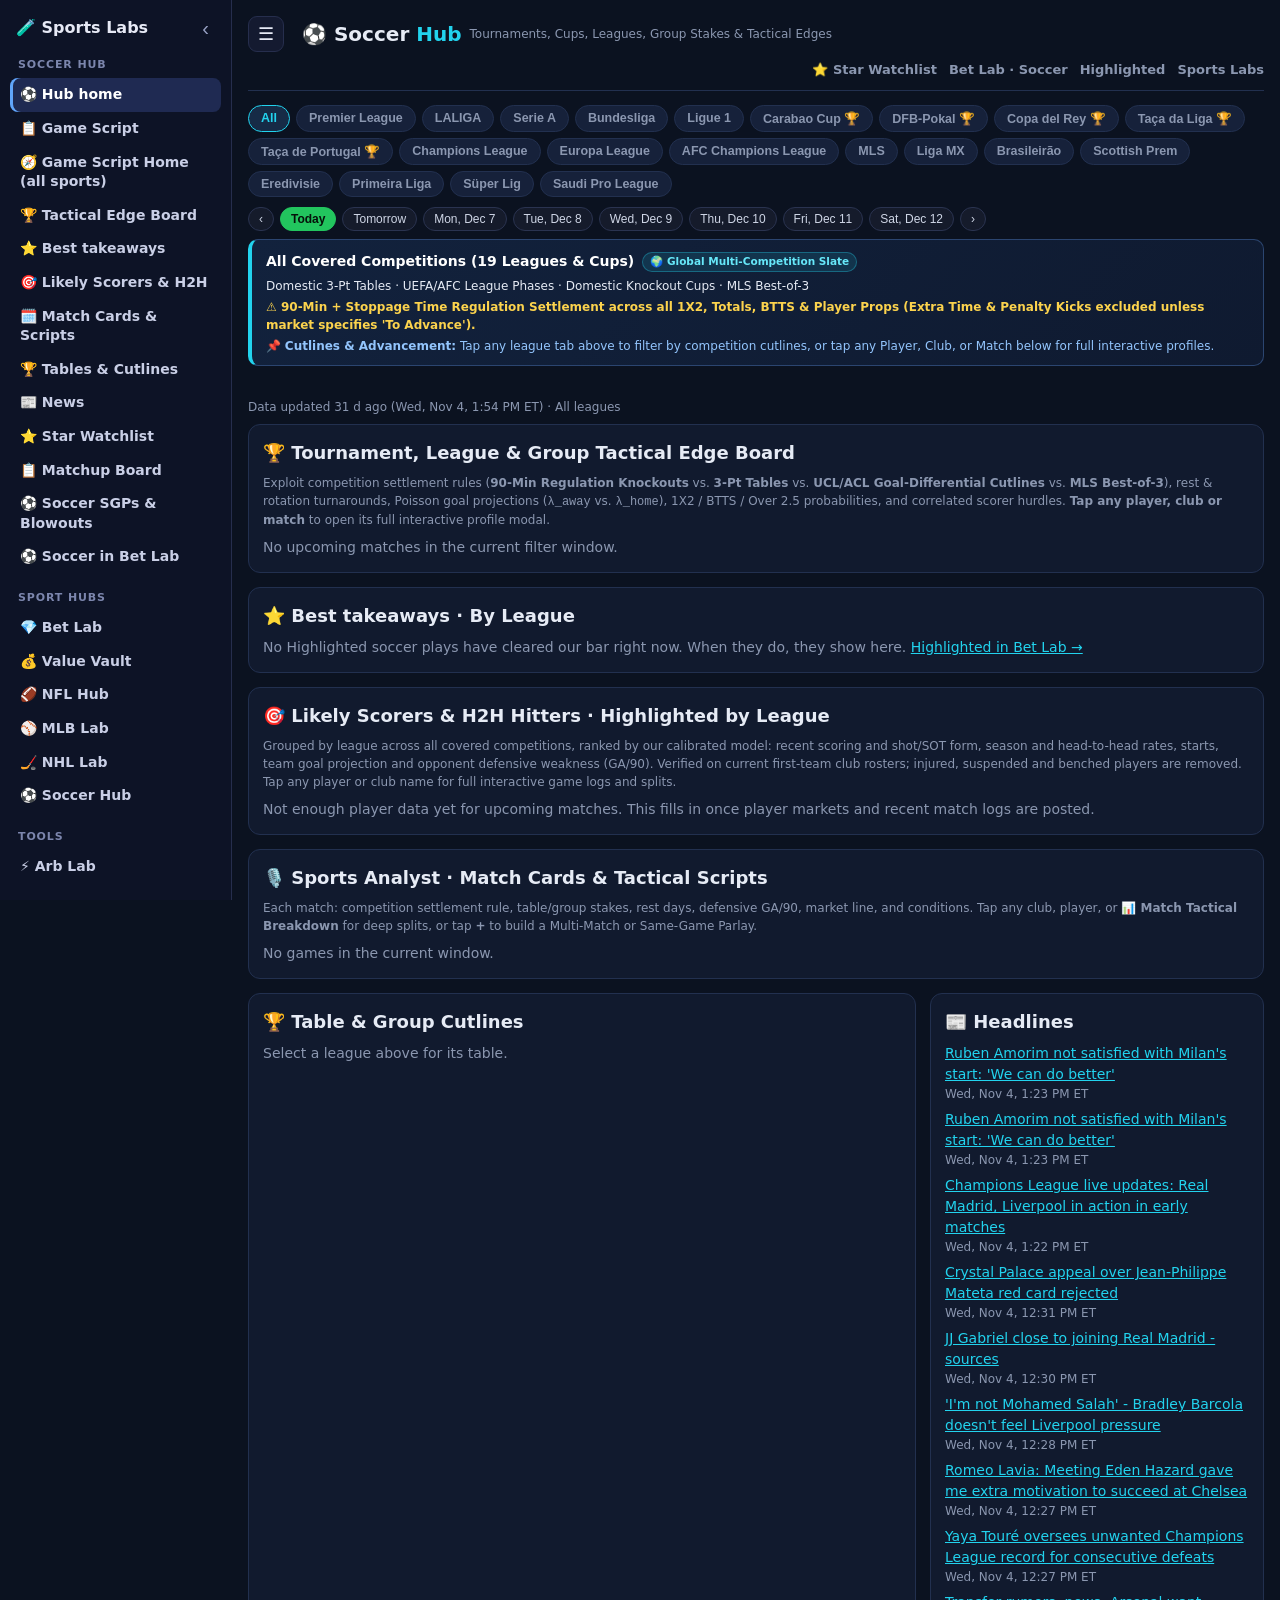
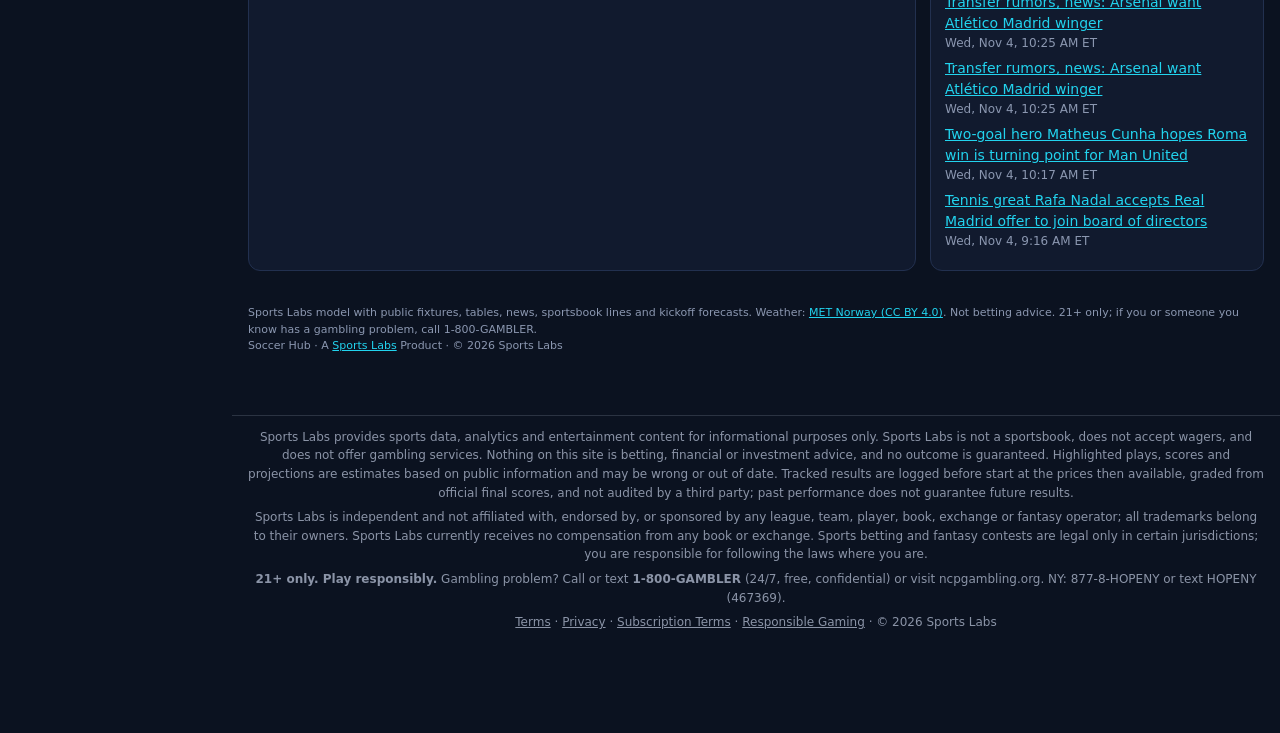
==== index.html @ efb95e35 "Soccer Hub: past-day tabs are a date-only look-back (Highlighted results + record, then games covere" ====
<!DOCTYPE html><html lang="en"><head><meta charset="utf-8"><script src="https://sportslabshq.com/sl/ds.js?v=1"></script><meta name="viewport" content="width=device-width,initial-scale=1"><meta name="robots" content="noindex"><meta name="theme-color" content="#0b1220">
<title>Soccer Hub · Sports Labs</title><link rel="stylesheet" href="style.css?v=lb1"><script src="https://sportslabshq.com/sl/sl.js?v=12" defer></script>
<script src="/sl-neutral.js?v=2" defer></script></head><body><div class="w">
<header><a class="logo" href="./">⚽ Soccer <b>Hub</b></a><span class="mut sm">Tournaments, Cups, Leagues, Group Stakes &amp; Tactical Edges</span><nav><a href="stars.html">⭐ Star Watchlist</a><a href="https://betlab.sportslabshq.com/#sport=soccer">Bet Lab · Soccer</a><a href="https://betlab.sportslabshq.com/sharp.html">Highlighted</a><a href="https://sportslabshq.com/">Sports Labs</a></nav></header>
<div id="lgs"></div><div id="days" class="days" aria-label="Choose day"></div><div id="recap"></div><div id="comp-banner"></div><div id="mrib" class="mrib" aria-label="Match filter"></div><div class="mut sm" id="upd" style="margin-bottom:8px"></div>
<div class="card"><h2>🏆 Tournament, League &amp; Group Tactical Edge Board</h2><div class="mut sm" style="margin-bottom:8px">Exploit competition settlement rules (<b>90-Min Regulation Knockouts</b> vs. <b>3-Pt Tables</b> vs. <b>UCL/ACL Goal-Differential Cutlines</b> vs. <b>MLS Best-of-3</b>), rest &amp; rotation turnarounds, Poisson goal projections (<code>λ_away</code> vs. <code>λ_home</code>), 1X2 / BTTS / Over 2.5 probabilities, and correlated scorer hurdles. <b>Tap any player, club or match</b> to open its full interactive profile modal.</div><div id="tac-board"></div></div>
<div class="card"><h2>⭐ Best takeaways · By League</h2><div id="take"></div></div>
<div class="card"><h2>🎯 Likely Scorers &amp; H2H Hitters · Highlighted by League</h2><div class="mut sm" style="margin-bottom:8px">Grouped by league across all covered competitions, ranked by our calibrated model: recent scoring and shot/SOT form, season and head-to-head rates, starts, team goal projection and opponent defensive weakness (GA/90). Verified on current first-team club rosters; injured, suspended and benched players are removed. Tap any player or club name for full interactive game logs and splits.</div><div id="scor"></div></div>
<div class="card"><h2>🎙️ Sports Analyst · Match Cards &amp; Tactical Scripts</h2><div class="mut sm" style="margin-bottom:8px">Each match: competition settlement rule, table/group stakes, rest days, defensive GA/90, market line, and conditions. Tap any club, player, or <b>📊 Match Tactical Breakdown</b> for deep splits, or tap <b>+</b> to build a Multi-Match or Same-Game Parlay.</div><div class="grid" id="games"></div></div>
<div class="two"><div class="card"><h2>🏆 Table &amp; Group Cutlines</h2><div id="stand"></div></div><div class="card"><h2>📰 Headlines</h2><div id="news"></div></div></div>
<div id="soc-tray" role="region" aria-label="Soccer Parlay and SGP Tray"></div>
<div id="sl-modal-root" class="sl-modal-bg" role="dialog" aria-modal="true" aria-label="Soccer Profile Modal"></div>
<footer>Sports Labs model with public fixtures, tables, news, sportsbook lines and kickoff forecasts. Weather: <a href="https://www.met.no/en" rel="noopener" target="_blank">MET Norway (CC BY 4.0)</a>. Not betting advice. 21+ only; if you or someone you know has a gambling problem, call 1-800-GAMBLER.<br>Soccer Hub · A <a href="https://sportslabshq.com/">Sports Labs</a> Product · © 2026 Sports Labs</footer></div>
<script>
window.HUB={short:"soccer",recSport:["soccer"],leagues:[
 ["eng.1","Premier League"],["esp.1","LALIGA"],["ita.1","Serie A"],["ger.1","Bundesliga"],["fra.1","Ligue 1"],
 ["eng.league_cup","Carabao Cup 🏆"],["ger.dfb_pokal","DFB-Pokal 🏆"],["esp.copa_del_rey","Copa del Rey 🏆"],["por.taca_liga","Taça da Liga 🏆"],["por.taca.portugal","Taça de Portugal 🏆"],
 ["uefa.champions","Champions League"],["uefa.europa","Europa League"],["afc.champions","AFC Champions League"],
 ["usa.1","MLS"],["mex.1","Liga MX"],["bra.1","Brasileirão"],["sco.1","Scottish Prem"],["ned.1","Eredivisie"],
 ["por.1","Primeira Liga"],["tur.1","Süper Lig"],["ksa.1","Saudi Pro League"]
],
cols:[["rank","#"],["gamesPlayed","GP"],["wins","W"],["ties","D"],["losses","L"],["pointDifferential","GD"],["points","Pts"]],
loadExtra:async()=>{const g=await j(BL+"data/games_soccer.json",[]);const m={};(g||[]).forEach(x=>m[x.id]=x);return {m}},
extra:(g,X)=>{const o=[],x=(X.m||{})[g.id],pos={};(D.standings||[]).forEach(r=>pos[r.team]=r.st.rank);
 const f=t=>t.form?` form ${esc(t.form)}`:"";
 if(pos[g.home.abbr]&&pos[g.away.abbr])o.push(`Table: ${g.home.abbr} ${pos[g.home.abbr]}${["","st","nd","rd"][pos[g.home.abbr]]||"th"} vs ${g.away.abbr} ${pos[g.away.abbr]}${["","st","nd","rd"][pos[g.away.abbr]]||"th"}.`);
 if(g.home.form||g.away.form)o.push(`Recent results (latest last):${f(g.home)?" "+g.home.abbr+f(g.home):""}${f(g.away)?"; "+g.away.abbr+f(g.away):""}.`);
 if(x&&x.ctx){const fl=(x.ctx.flags||[]);if(fl.length)o.push(`<b>Conditions:</b> ${fl.map(esc).join("; ")}.`);if(x.ctx.travel_km)o.push(`Away travel about ${Math.round(x.ctx.travel_km).toLocaleString()} km.`)}
 return o},
renderExtra:()=>{}};
</script><script src="https://betlab.sportslabshq.com/liveres.js?v=5"></script><script src="app.js?v=5"></script><script src="https://sportslabshq.com/sl/sl-sports.js?v=2"></script><script src="navcfg.js"></script><script src="side.js"></script></body></html>
---- style.css ----
:root{--bg:#0b1220;--panel:#111a2e;--panel2:#16213a;--line:#22304f;--txt:#e6ebf5;--mut:#8b97b0;--acc:#22d3ee;--acc2:#a3e635;--bad:#ff5d6c}
*{box-sizing:border-box}body{margin:0;background:var(--bg);color:var(--txt);font:14px/1.5 system-ui,-apple-system,Segoe UI,Roboto,sans-serif;padding-bottom:78px}a{color:var(--acc)}
.w{max-width:1180px;margin:0 auto;padding:16px}header{display:flex;gap:14px;align-items:center;flex-wrap:wrap;border-bottom:1px solid var(--line);padding-bottom:10px;margin-bottom:14px}
.logo{font-weight:800;font-size:20px;color:var(--txt);text-decoration:none}.logo b{color:var(--acc)}header nav{display:flex;gap:12px;flex-wrap:wrap;margin-left:auto}header nav a{color:var(--mut);font-weight:700;font-size:13px;text-decoration:none}header nav a:hover{color:var(--txt)}
.card{background:var(--panel);border:1px solid var(--line);border-radius:12px;padding:14px;margin-bottom:14px}h2{margin:0 0 8px;font-size:18px}h3{font-size:13px;color:var(--mut);margin:12px 0 4px}
.mut{color:var(--mut)}.sm{font-size:12px}#lgs{display:flex;gap:6px;flex-wrap:wrap;margin-bottom:10px}#lgs button{background:var(--panel2);border:1px solid var(--line);color:var(--mut);border-radius:999px;padding:5px 12px;font-weight:700;cursor:pointer;font-size:12.5px}#lgs button.on{border-color:var(--acc);color:var(--acc);background:#162b46}
.mrib{display:flex;gap:6px;overflow-x:auto;padding:4px 0 10px;margin-bottom:6px;scrollbar-width:thin}.mrib button{flex:0 0 auto;background:var(--panel2);border:1px solid var(--line);color:var(--mut);border-radius:999px;padding:4px 11px;font-size:12px;font-weight:700;cursor:pointer;white-space:nowrap}.mrib button.on{border-color:var(--acc);color:var(--txt);background:#162b46}
.grid{display:grid;grid-template-columns:repeat(auto-fill,minmax(335px,1fr));gap:10px}.g{background:var(--panel2);border:1px solid var(--line);border-radius:10px;padding:11px;transition:border-color .15s}.g:hover{border-color:#345082}.gh{display:flex;gap:8px;align-items:center;font-weight:800}.tm{display:inline-flex;gap:5px;align-items:center}.tm img,.lg{width:22px;height:22px;vertical-align:middle;margin-right:4px}
.st{margin-left:auto;font-size:11px;color:var(--mut)}.st.in{color:var(--bad)}.sl{margin:6px 0 0 16px;padding:0;font-size:12.5px}.sl li{margin:2px 0}
table{width:100%;border-collapse:collapse;font-size:12.5px}th,td{padding:5px 6px;border-bottom:1px solid var(--line);text-align:left}th{color:var(--mut);font-size:11px}.wrap{overflow-x:auto}
.pill{font-size:10px;font-weight:800;padding:2px 7px;border-radius:999px;background:#a3e63522;color:var(--acc2)}.tk{margin:4px 0}.nw{margin:6px 0}.two{display:grid;grid-template-columns:2fr 1fr;gap:14px}@media(max-width:850px){.two{grid-template-columns:1fr}}
.sbadge{display:inline-flex;align-items:center;gap:3px;font-size:10.5px;font-weight:700;padding:1.5px 7px;border-radius:999px;border:1px solid var(--line);background:#182644;color:#d6e2ff;margin:2px 3px 2px 0;white-space:nowrap}
.sbadge.pk{background:#22d3ee1f;border-color:#22d3ee55;color:#67e8f9}
.sbadge.sp{background:#f59e0b1f;border-color:#f59e0b55;color:#fcd34d}
.sbadge.sv{background:#ff5d6c1f;border-color:#ff5d6c55;color:#fda4af}
.sbadge.ht{background:#a3e6351f;border-color:#a3e63555;color:#bef264}
.sbadge.cal{background:#8b97b01f;border-color:#8b97b044;color:#cbd5e1}
.sc-row{display:flex;align-items:flex-start;justify-content:space-between;gap:8px;padding:6px 8px;margin:5px 0 0 6px;background:var(--panel2);border:1px solid var(--line);border-radius:8px}
.slip-btn{background:#162947;border:1px solid var(--line);color:var(--acc);border-radius:7px;padding:3px 8px;font-size:11px;font-weight:800;cursor:pointer;white-space:nowrap;flex:0 0 auto}
.slip-btn.on{background:var(--acc);color:#061320;border-color:var(--acc)}
.gm-legs{display:flex;gap:5px;flex-wrap:wrap;margin-top:7px;padding-top:6px;border-top:1px dashed var(--line)}
#soc-tray{position:fixed;left:50%;bottom:10px;transform:translateX(-50%);width:min(1120px,calc(100vw - 20px));background:#0e172bf5;border:1px solid var(--acc);border-radius:12px;padding:10px 14px;z-index:90;box-shadow:0 10px 28px #000b;display:none}
#soc-tray.open{display:block}
#soc-tray .tr-hd{display:flex;align-items:center;justify-content:space-between;gap:8px;flex-wrap:wrap}
#soc-tray .tr-legs{display:flex;gap:6px;overflow-x:auto;padding:6px 0}
#soc-tray .tr-chip{display:inline-flex;align-items:center;gap:6px;background:var(--panel2);border:1px solid var(--line);border-radius:8px;padding:4px 8px;font-size:12px;white-space:nowrap}
#soc-tray .tr-chip button{background:none;border:0;color:var(--mut);cursor:pointer;font-weight:800;padding:0 2px}
#soc-tray .tr-act button{background:var(--panel2);border:1px solid var(--line);color:var(--txt);border-radius:8px;padding:5px 10px;font-size:11.5px;font-weight:700;cursor:pointer}
#soc-tray .tr-act button.pri{background:var(--acc);color:#061320;border-color:var(--acc)}
footer{font-size:11px;color:var(--mut);margin:20px 0}
.sc-viz-bar{display:flex;align-items:center;gap:10px;margin:5px 0 3px;flex-wrap:wrap}
.sc-viz-track{position:relative;flex:1 1 180px;max-width:280px;height:8px;background:#0b1324;border:1px solid #263859;border-radius:999px;overflow:visible}
.sc-viz-fill{height:100%;border-radius:999px;background:linear-gradient(90deg,#10b981,#a3e635)}
.sc-viz-tick{position:absolute;top:-3px;bottom:-3px;width:2.5px;background:#22d3ee;border-radius:2px;box-shadow:0 0 6px #22d3ee}
.sc-viz-meta{display:inline-flex;align-items:center;gap:8px;font-size:11px;color:var(--mut)}
.sc-viz-meta .our b{color:var(--acc2)}.sc-viz-meta .mkt b{color:var(--acc)}
.sc-viz-meta .edg{color:#4ade80;font-weight:800;background:#10b9811f;border:1px solid #10b98155;padding:0.5px 6px;border-radius:999px;font-size:10.5px}
.gm-xg-viz{margin:7px 0 5px;padding:6px 8px;background:#0d1628;border:1px solid var(--line);border-radius:8px}
.gm-xg-viz .xg-hd{display:flex;align-items:center;justify-content:space-between;gap:6px;font-size:11px;margin-bottom:4px}
.gm-xg-viz .xg-a{color:#38bdf8}.gm-xg-viz .xg-h{color:#a3e635}.gm-xg-viz .xg-mid{color:var(--mut);font-size:10.5px;font-weight:700}
.gm-xg-viz .xg-hd i{font-style:normal;color:var(--mut)}
.gm-xg-viz .xg-track{display:flex;height:7px;border-radius:999px;overflow:hidden;background:#09101f;gap:2px}
.gm-xg-viz .xg-fill-a{background:linear-gradient(90deg,#0284c7,#38bdf8);border-radius:999px 0 0 999px}
.gm-xg-viz .xg-fill-h{background:linear-gradient(90deg,#65a30d,#a3e635);border-radius:0 999px 999px 0}

/* Clickable Player, Team & Match Links */
.pl-lk,.tm-lk,.mt-lk{cursor:pointer;transition:color .14s,text-decoration-color .14s;border-bottom:1px dotted rgba(34,211,238,0.45)}
.pl-lk:hover{color:var(--acc);border-bottom-color:var(--acc)}
.tm-lk:hover{color:var(--acc2);border-bottom-color:var(--acc2)}
.mt-lk:hover{color:var(--acc)}

/* Competition Format & Settlement Rules Banner */
.comp-banner{display:flex;flex-wrap:wrap;align-items:center;justify-content:space-between;gap:10px;padding:10px 14px;margin-bottom:12px;background:linear-gradient(135deg,#12223d,#0f1a30);border:1px solid #2b4570;border-left:4px solid var(--acc);border-radius:10px;font-size:12.5px}
.comp-banner .cb-main{display:flex;flex-direction:column;gap:3px}
.comp-banner .cb-title{font-weight:800;font-size:14px;color:#fff;display:flex;align-items:center;gap:8px;flex-wrap:wrap}
.comp-banner .cb-settle{color:#fcd34d;font-weight:700;font-size:12px}
.comp-banner .cb-cut{color:#93c5fd;font-size:12px}

/* Tournament, League & Group Tactical Edge Board */
.tac-flt-bar{display:flex;gap:6px;flex-wrap:wrap;margin-bottom:10px;align-items:center}
.tac-flt-bar button{background:var(--panel2);border:1px solid var(--line);color:var(--mut);border-radius:999px;padding:5px 11px;font-size:12px;font-weight:700;cursor:pointer;transition:all .14s}
.tac-flt-bar button.on{background:#162b46;border-color:var(--acc);color:var(--acc)}
.tac-tbl th{font-size:10.5px;text-transform:uppercase;letter-spacing:.03em;color:var(--mut);padding:7px 6px;background:#0e1729}
.tac-tbl td{padding:7px 6px;vertical-align:middle;font-size:12px}
.tac-tbl tr:hover td{background:#15233e66}
.p1x2{display:inline-flex;gap:4px;font-size:11px;font-weight:700}
.p1x2 span{padding:1.5px 5px;border-radius:5px;background:#0c1424;border:1px solid var(--line)}
.p1x2 .hi{border-color:#22d3ee66;color:#67e8f9;background:#22d3ee14}

/* Interactive Profile Modals (Player, Team, Match) */
.sl-modal-bg{position:fixed;inset:0;background:rgba(5,10,20,0.82);backdrop-filter:blur(4px);z-index:200;display:none;align-items:center;justify-content:center;padding:14px;overflow-y:auto}
.sl-modal-bg.open{display:flex}
.sl-modal{background:#0f182b;border:1px solid #2e436e;border-radius:14px;width:min(940px,100%);max-height:90vh;overflow-y:auto;box-shadow:0 20px 50px rgba(0,0,0,0.85);padding:18px;position:relative;color:var(--txt)}
.sl-modal-close{position:sticky;top:0;float:right;background:#182744;border:1px solid var(--line);color:var(--txt);width:32px;height:32px;border-radius:8px;font-size:18px;font-weight:800;cursor:pointer;z-index:5}
.sl-modal-close:hover{border-color:var(--acc);color:var(--acc)}
.sl-m-hdr{display:flex;gap:14px;align-items:center;flex-wrap:wrap;padding-bottom:12px;border-bottom:1px solid var(--line);margin-bottom:12px}
.sl-m-hdr img.crest{width:52px;height:52px;object-fit:contain;background:#0b1220;border:1px solid var(--line);border-radius:12px;padding:5px}
.sl-m-title{font-size:20px;font-weight:800;margin:0;display:flex;align-items:center;gap:8px;flex-wrap:wrap}
.sl-m-sub{font-size:12.5px;color:var(--mut);margin-top:2px;display:flex;gap:8px;flex-wrap:wrap;align-items:center}
.sl-kpi-grid{display:grid;grid-template-columns:repeat(auto-fit,minmax(112px,1fr));gap:8px;margin:10px 0 14px}
.sl-kpi{background:var(--panel2);border:1px solid var(--line);border-radius:9px;padding:8px 10px}
.sl-kpi .k{font-size:10.5px;color:var(--mut);text-transform:uppercase;font-weight:700}
.sl-kpi .v{font-size:16px;font-weight:800;color:var(--txt);margin-top:2px}
.sl-kpi .s{font-size:11px;color:var(--mut)}
.sl-toggles{display:flex;justify-content:space-between;align-items:center;gap:8px;flex-wrap:wrap;margin:10px 0}
.sl-btn-grp{display:inline-flex;gap:4px;flex-wrap:wrap;background:#0a101d;padding:4px;border-radius:9px;border:1px solid var(--line)}
.sl-btn-grp button{background:transparent;border:0;color:var(--mut);padding:5px 10px;border-radius:6px;font-size:12px;font-weight:700;cursor:pointer}
.sl-btn-grp button.on{background:#1b3158;color:var(--acc);box-shadow:0 1px 4px rgba(0,0,0,0.4)}

/* Game-by-Game Bar Chart with Uncrunched Labels */
.sl-chart-wrap{background:#0b1323;border:1px solid var(--line);border-radius:10px;padding:12px 10px 8px;margin-bottom:14px;overflow-x:auto}
.sl-chart-meta{display:flex;justify-content:space-between;align-items:center;gap:8px;flex-wrap:wrap;font-size:12px;margin-bottom:10px}
.sl-bars{display:flex;align-items:flex-end;gap:8px;min-height:165px;padding:18px 4px 4px;border-bottom:1px solid #223252;position:relative;min-width:max-content}
.sl-bar-col{display:flex;flex-direction:column;align-items:center;width:48px;flex:0 0 48px;position:relative}
.sl-bar-val{font-size:11px;font-weight:800;margin-bottom:4px;color:var(--txt)}
.sl-bar-track{width:28px;height:108px;display:flex;align-items:flex-end;justify-content:center;position:relative;background:#111c33;border-radius:5px 5px 0 0;overflow:hidden}
.sl-bar-fill{width:100%;border-radius:5px 5px 0 0;transition:height .2s}
.sl-bar-fill.hit{background:linear-gradient(180deg,#a3e635,#10b981)}
.sl-bar-fill.miss{background:linear-gradient(180deg,#fb7185,#e11d48);opacity:0.85}
.sl-bar-lbl{margin-top:5px;text-align:center;line-height:1.15;width:100%}
.sl-bar-lbl .opp{font-size:10.5px;font-weight:800;color:var(--txt); display:block;white-space:nowrap;overflow:hidden;text-overflow:ellipsis}
.sl-bar-lbl .dt{font-size:9.5px;color:var(--mut);display:block;white-space:nowrap}
.sl-bar-fill.draw{background:linear-gradient(180deg,#fcd34d,#d97706);opacity:0.9}
.sl-bar-res{font-size:9.5px;font-weight:800;padding:1px 4px;border-radius:4px;margin-bottom:2px}
.sl-bar-res.W{background:#10b98126;color:#4ade80;border:1px solid #10b98155}
.sl-bar-res.D{background:#f59e0b26;color:#fcd34d;border:1px solid #f59e0b55}
.sl-bar-res.L{background:#ff5d6c26;color:#fda4af;border:1px solid #ff5d6c55}

/* Form Pills & Cutline Badges */
.form-pills{display:inline-flex;gap:3px;align-items:center}
.f-pill{display:inline-flex;align-items:center;justify-content:center;width:18px;height:18px;border-radius:4px;font-size:10px;font-weight:800}
.f-pill.W{background:#10b98128;color:#4ade80;border:1px solid #10b98155}
.f-pill.D{background:#f59e0b28;color:#fcd34d;border:1px solid #f59e0b55}
.f-pill.L{background:#ff5d6c28;color:#fda4af;border:1px solid #ff5d6c55}
.cut-pill{display:inline-flex;align-items:center;gap:4px;font-size:10px;font-weight:800;padding:1.5px 6px;border-radius:999px;white-space:nowrap}
.cut-pill.ucl{background:#22d3ee1f;color:#67e8f9;border:1px solid #22d3ee55}
.cut-pill.eur{background:#a3e6351f;color:#bef264;border:1px solid #a3e63555}
.cut-pill.po{background:#f59e0b1f;color:#fcd34d;border:1px solid #f59e0b55}
.cut-pill.rel{background:#ff5d6c1f;color:#fda4af;border:1px solid #ff5d6c55}
.cut-pill.ko{background:#c084fc1f;color:#e9d5ff;border:1px solid #c084fc55}

/* The Game Script Box on Match Cards & Modals */
.game-script-box{margin:8px 0 6px;padding:8px 10px;background:linear-gradient(135deg,#0d182c,#111f38);border:1px solid #28406b;border-left:3px solid var(--acc2);border-radius:8px;font-size:12px}
.game-script-box .gs-hd{display:flex;align-items:center;justify-content:space-between;gap:6px;font-weight:800;color:var(--acc2);font-size:11.5px;text-transform:uppercase;letter-spacing:.03em;margin-bottom:4px}
.game-script-box .gs-grid{display:grid;grid-template-columns:1fr;gap:3px;color:var(--txt);font-size:12px;line-height:1.4}
.game-script-box .gs-row b{color:#93c5fd}

/* Modal Sections, Hit-Rate Windows & Book Prices */
.sl-sec-title{font-size:13px;font-weight:800;color:var(--acc);text-transform:uppercase;letter-spacing:.04em;margin:14px 0 7px;display:flex;align-items:center;justify-content:space-between;gap:8px}
.sl-win-grid{display:grid;grid-template-columns:repeat(auto-fit,minmax(200px,1fr));gap:8px;margin-bottom:12px}
.sl-win-card{background:var(--panel2);border:1px solid var(--line);border-radius:9px;padding:9px 11px}
.sl-win-card .wh{display:flex;justify-content:space-between;align-items:center;font-weight:800;font-size:12.5px;margin-bottom:6px;color:#fff}
.sl-win-bars{display:flex;gap:6px;justify-content:space-between;font-size:11.5px}
.sl-win-bars .wb{flex:1;background:#0b1220;border:1px solid var(--line);border-radius:6px;padding:4px 6px;text-align:center}
.sl-win-bars .wb .lbl{font-size:10px;color:var(--mut);display:block}
.sl-win-bars .wb .val{font-weight:800;color:var(--acc2)}
.sl-cong-box{padding:10px 12px;border-radius:9px;border:1px solid var(--line);background:var(--panel2);margin-bottom:12px;display:flex;align-items:center;justify-content:space-between;gap:10px;flex-wrap:wrap;font-size:12.5px}
.sl-cong-box.HIGH{border-color:#ff5d6c66;background:#ff5d6c12}
.sl-cong-box.MOD{border-color:#f59e0b66;background:#f59e0b12}
.sl-cong-box.LOW{border-color:#10b98166;background:#10b98112}

#games>.g{content-visibility:auto;contain-intrinsic-size:auto 460px}

.days{display:flex;gap:6px;flex-wrap:wrap;margin:8px 0}.days button{background:#151b2b;color:#cfd6e6;border:1px solid #2a3350;border-radius:999px;padding:4px 10px;font-size:12px;cursor:pointer}.days button.on{background:#22c55e;color:#06110a;border-color:#22c55e;font-weight:700}.days button.past{opacity:.8}

/* past-day look-back: only #recap content for the selected date */
body.pastday .w>.card,body.pastday .w>.two,body.pastday .w>.lay,body.pastday #comp-banner,body.pastday #mrib,body.pastday #upd,body.pastday #soc-tray{display:none!important}
.rc-rec{font-size:15px;margin-bottom:8px}.rc-play{margin:4px 0}
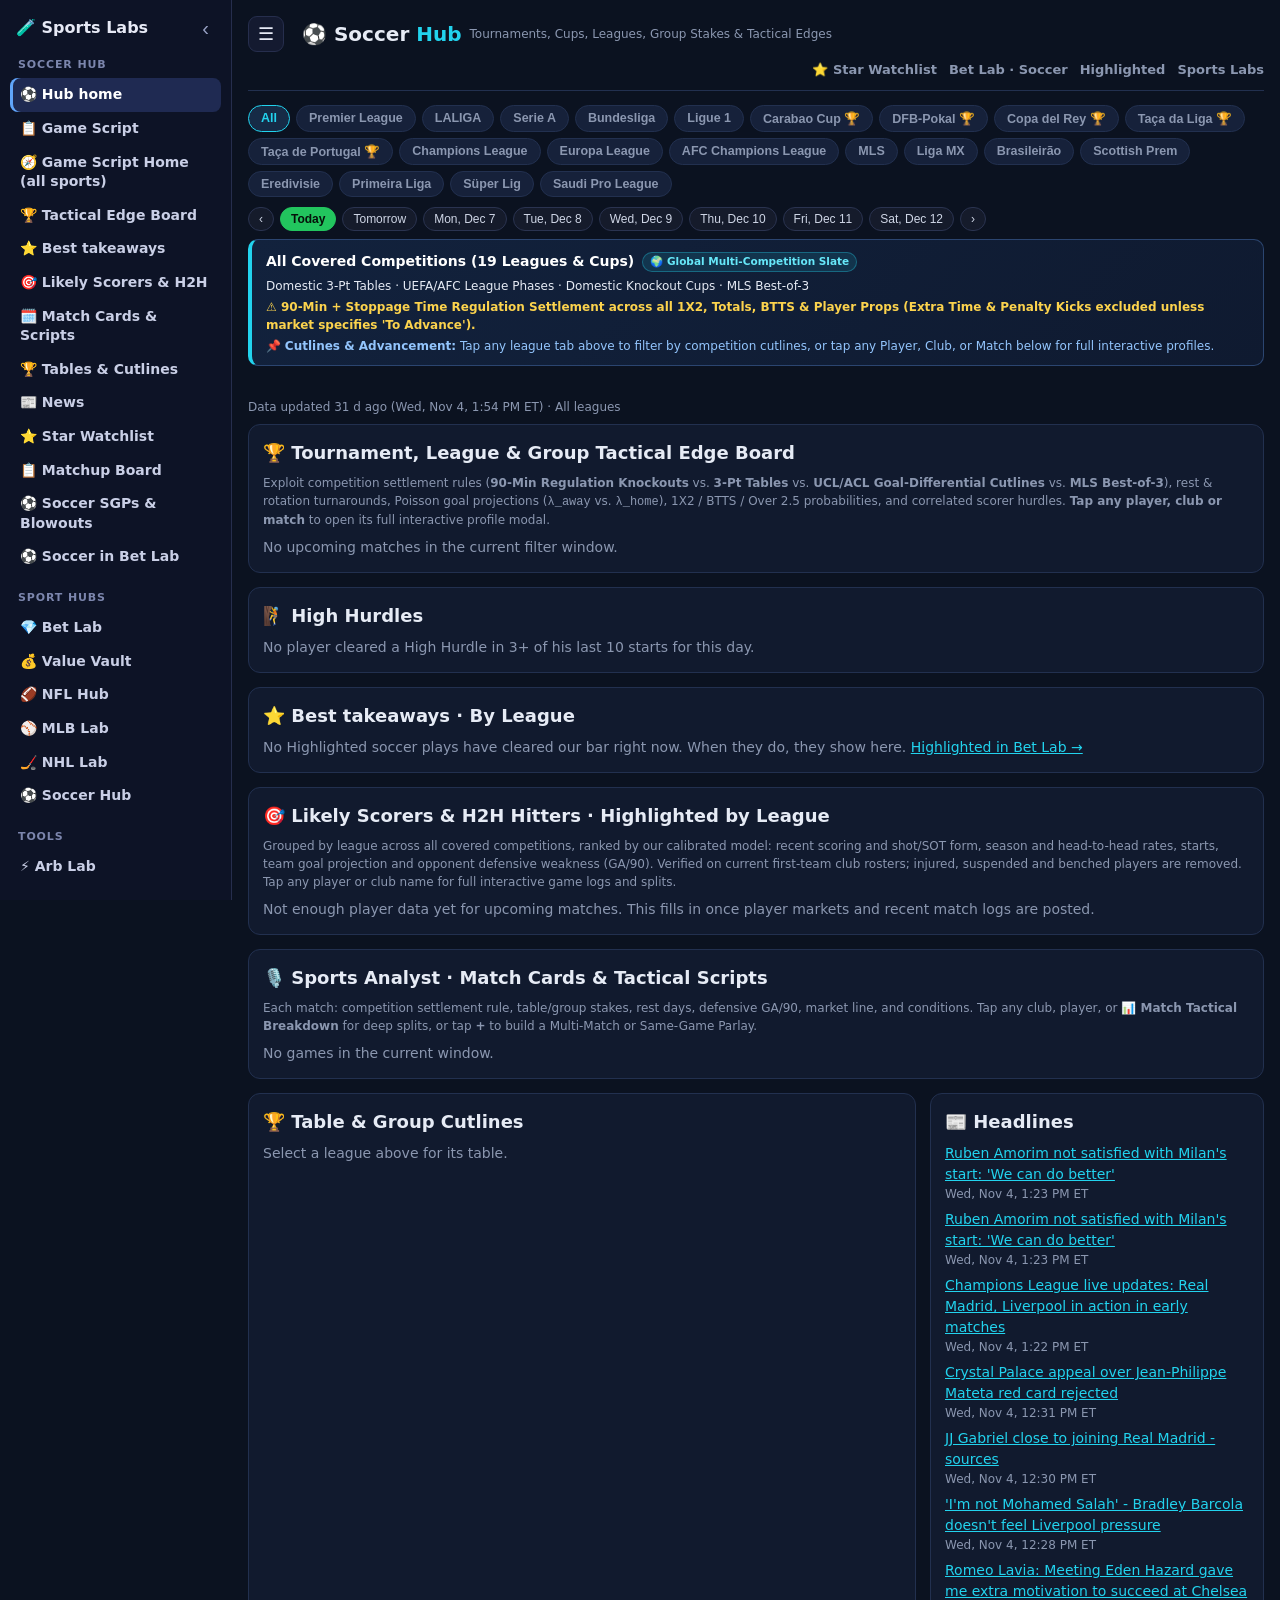
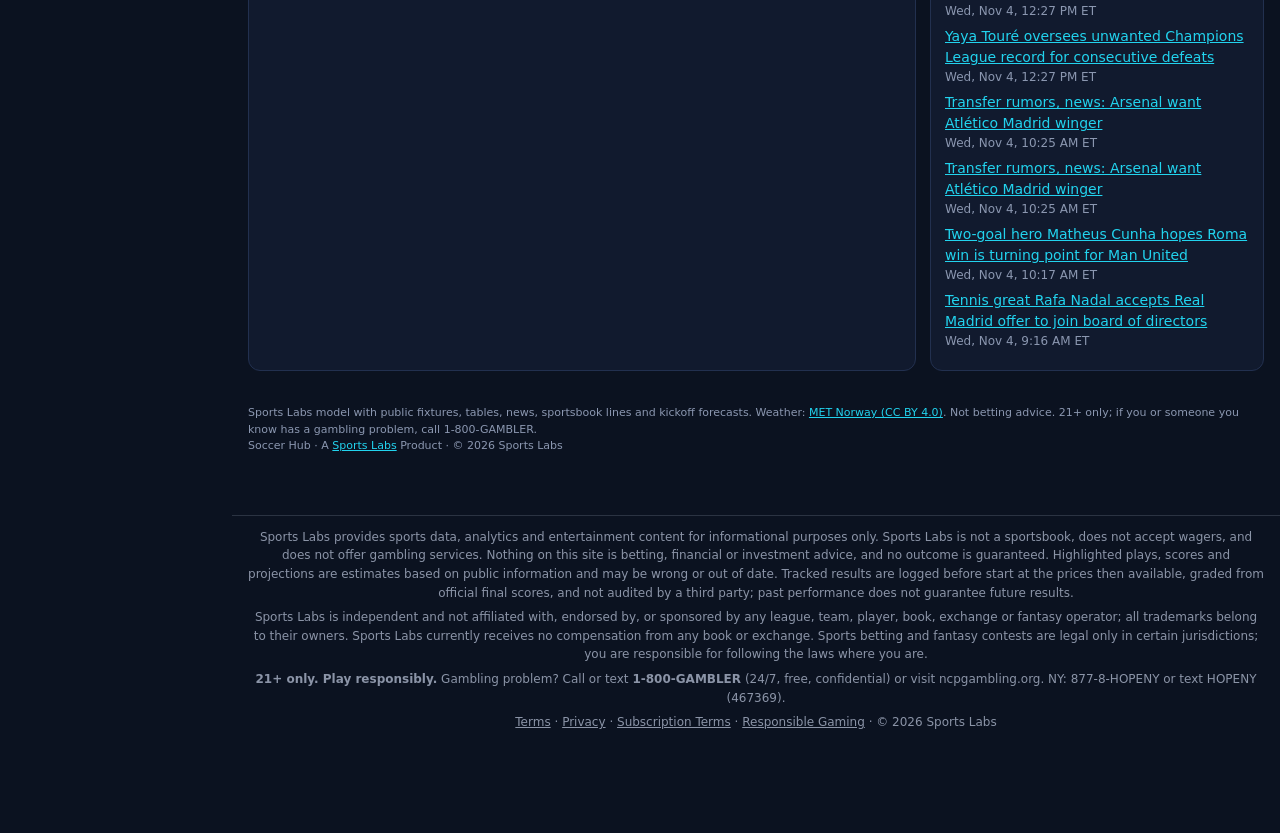
==== commit 23a4509a: "Soccer Hub: High Hurdles section (2+ SOT, 2+ G+A, 4+ shots) from players' real match logs, date-scop" ====
--- a/index.html
+++ b/index.html
@@ -4,6 +4,7 @@
 <header><a class="logo" href="./">⚽ Soccer <b>Hub</b></a><span class="mut sm">Tournaments, Cups, Leagues, Group Stakes &amp; Tactical Edges</span><nav><a href="stars.html">⭐ Star Watchlist</a><a href="https://betlab.sportslabshq.com/#sport=soccer">Bet Lab · Soccer</a><a href="https://betlab.sportslabshq.com/sharp.html">Highlighted</a><a href="https://sportslabshq.com/">Sports Labs</a></nav></header>
 <div id="lgs"></div><div id="days" class="days" aria-label="Choose day"></div><div id="recap"></div><div id="comp-banner"></div><div id="mrib" class="mrib" aria-label="Match filter"></div><div class="mut sm" id="upd" style="margin-bottom:8px"></div>
 <div class="card"><h2>🏆 Tournament, League &amp; Group Tactical Edge Board</h2><div class="mut sm" style="margin-bottom:8px">Exploit competition settlement rules (<b>90-Min Regulation Knockouts</b> vs. <b>3-Pt Tables</b> vs. <b>UCL/ACL Goal-Differential Cutlines</b> vs. <b>MLS Best-of-3</b>), rest &amp; rotation turnarounds, Poisson goal projections (<code>λ_away</code> vs. <code>λ_home</code>), 1X2 / BTTS / Over 2.5 probabilities, and correlated scorer hurdles. <b>Tap any player, club or match</b> to open its full interactive profile modal.</div><div id="tac-board"></div></div>
+<div class="card" id="hh-card"><h2>🧗 High Hurdles</h2><div id="hh"></div></div>
 <div class="card"><h2>⭐ Best takeaways · By League</h2><div id="take"></div></div>
 <div class="card"><h2>🎯 Likely Scorers &amp; H2H Hitters · Highlighted by League</h2><div class="mut sm" style="margin-bottom:8px">Grouped by league across all covered competitions, ranked by our calibrated model: recent scoring and shot/SOT form, season and head-to-head rates, starts, team goal projection and opponent defensive weakness (GA/90). Verified on current first-team club rosters; injured, suspended and benched players are removed. Tap any player or club name for full interactive game logs and splits.</div><div id="scor"></div></div>
 <div class="card"><h2>🎙️ Sports Analyst · Match Cards &amp; Tactical Scripts</h2><div class="mut sm" style="margin-bottom:8px">Each match: competition settlement rule, table/group stakes, rest days, defensive GA/90, market line, and conditions. Tap any club, player, or <b>📊 Match Tactical Breakdown</b> for deep splits, or tap <b>+</b> to build a Multi-Match or Same-Game Parlay.</div><div class="grid" id="games"></div></div>
@@ -28,4 +29,4 @@
  if(x&&x.ctx){const fl=(x.ctx.flags||[]);if(fl.length)o.push(`<b>Conditions:</b> ${fl.map(esc).join("; ")}.`);if(x.ctx.travel_km)o.push(`Away travel about ${Math.round(x.ctx.travel_km).toLocaleString()} km.`)}
  return o},
 renderExtra:()=>{}};
-</script><script src="https://betlab.sportslabshq.com/liveres.js?v=5"></script><script src="app.js?v=5"></script><script src="https://sportslabshq.com/sl/sl-sports.js?v=2"></script><script src="navcfg.js"></script><script src="side.js"></script></body></html>
+</script><script src="https://betlab.sportslabshq.com/liveres.js?v=5"></script><script src="app.js?v=6"></script><script src="https://sportslabshq.com/sl/sl-sports.js?v=2"></script><script src="navcfg.js"></script><script src="side.js"></script></body></html>
--- a/style.css
+++ b/style.css
@@ -146,3 +146,4 @@
 /* past-day look-back: only #recap content for the selected date */
 body.pastday .w>.card,body.pastday .w>.two,body.pastday .w>.lay,body.pastday #comp-banner,body.pastday #mrib,body.pastday #upd,body.pastday #soc-tray{display:none!important}
 .rc-rec{font-size:15px;margin-bottom:8px}.rc-play{margin:4px 0}
+.hh-r{padding:8px 0;border-top:1px solid #222b45}.hh-r:first-of-type{border-top:0}
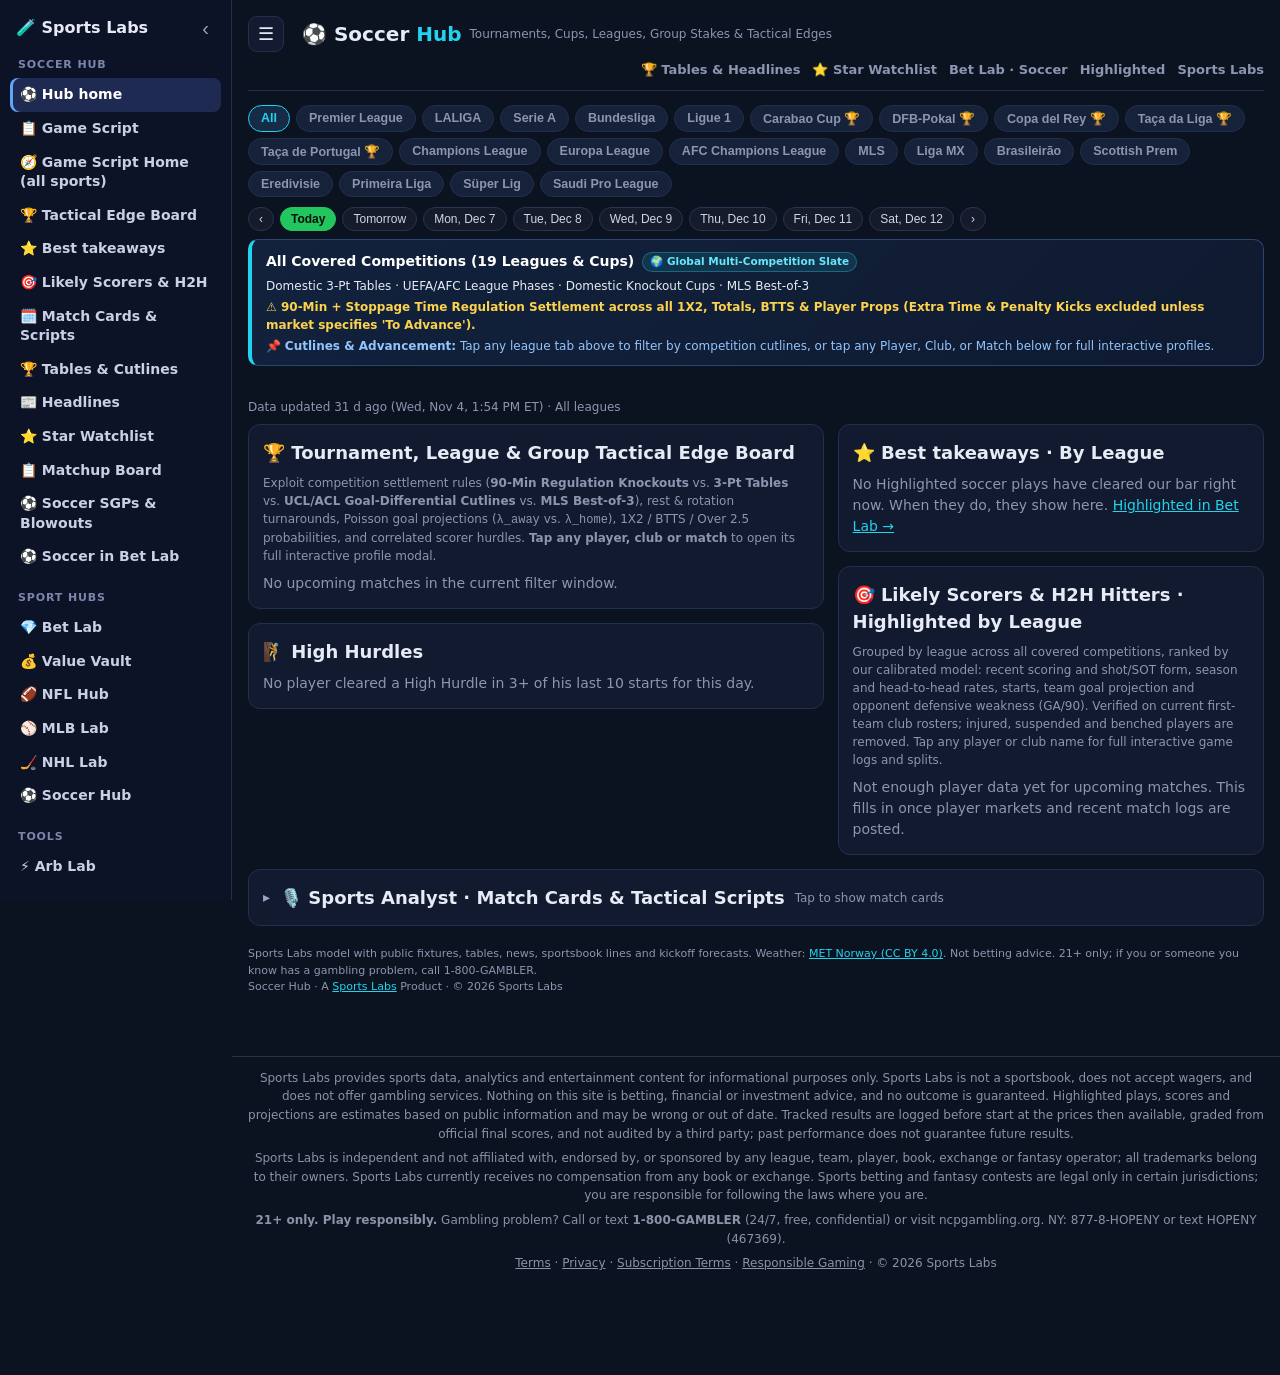
==== commit 87537841: "Soccer Hub declutter: Tables & Headlines moved to tables.html (gated, nav link, old #stand/#news red" ====
--- a/index.html
+++ b/index.html
@@ -1,14 +1,14 @@
 <!DOCTYPE html><html lang="en"><head><meta charset="utf-8"><script src="https://sportslabshq.com/sl/ds.js?v=1"></script><meta name="viewport" content="width=device-width,initial-scale=1"><meta name="robots" content="noindex"><meta name="theme-color" content="#0b1220">
-<title>Soccer Hub · Sports Labs</title><link rel="stylesheet" href="style.css?v=lb1"><script src="https://sportslabshq.com/sl/sl.js?v=12" defer></script>
+<title>Soccer Hub · Sports Labs</title><link rel="stylesheet" href="style.css?v=lb2"><script src="https://sportslabshq.com/sl/sl.js?v=12" defer></script>
 <script src="/sl-neutral.js?v=2" defer></script></head><body><div class="w">
-<header><a class="logo" href="./">⚽ Soccer <b>Hub</b></a><span class="mut sm">Tournaments, Cups, Leagues, Group Stakes &amp; Tactical Edges</span><nav><a href="stars.html">⭐ Star Watchlist</a><a href="https://betlab.sportslabshq.com/#sport=soccer">Bet Lab · Soccer</a><a href="https://betlab.sportslabshq.com/sharp.html">Highlighted</a><a href="https://sportslabshq.com/">Sports Labs</a></nav></header>
+<header><a class="logo" href="./">⚽ Soccer <b>Hub</b></a><span class="mut sm">Tournaments, Cups, Leagues, Group Stakes &amp; Tactical Edges</span><nav><a href="tables.html">🏆 Tables &amp; Headlines</a><a href="stars.html">⭐ Star Watchlist</a><a href="https://betlab.sportslabshq.com/#sport=soccer">Bet Lab · Soccer</a><a href="https://betlab.sportslabshq.com/sharp.html">Highlighted</a><a href="https://sportslabshq.com/">Sports Labs</a></nav></header>
 <div id="lgs"></div><div id="days" class="days" aria-label="Choose day"></div><div id="recap"></div><div id="comp-banner"></div><div id="mrib" class="mrib" aria-label="Match filter"></div><div class="mut sm" id="upd" style="margin-bottom:8px"></div>
-<div class="card"><h2>🏆 Tournament, League &amp; Group Tactical Edge Board</h2><div class="mut sm" style="margin-bottom:8px">Exploit competition settlement rules (<b>90-Min Regulation Knockouts</b> vs. <b>3-Pt Tables</b> vs. <b>UCL/ACL Goal-Differential Cutlines</b> vs. <b>MLS Best-of-3</b>), rest &amp; rotation turnarounds, Poisson goal projections (<code>λ_away</code> vs. <code>λ_home</code>), 1X2 / BTTS / Over 2.5 probabilities, and correlated scorer hurdles. <b>Tap any player, club or match</b> to open its full interactive profile modal.</div><div id="tac-board"></div></div>
+<div class="lay"><div class="lay-l"><div class="card"><h2>🏆 Tournament, League &amp; Group Tactical Edge Board</h2><div class="mut sm" style="margin-bottom:8px">Exploit competition settlement rules (<b>90-Min Regulation Knockouts</b> vs. <b>3-Pt Tables</b> vs. <b>UCL/ACL Goal-Differential Cutlines</b> vs. <b>MLS Best-of-3</b>), rest &amp; rotation turnarounds, Poisson goal projections (<code>λ_away</code> vs. <code>λ_home</code>), 1X2 / BTTS / Over 2.5 probabilities, and correlated scorer hurdles. <b>Tap any player, club or match</b> to open its full interactive profile modal.</div><div id="tac-board"></div></div>
 <div class="card" id="hh-card"><h2>🧗 High Hurdles</h2><div id="hh"></div></div>
-<div class="card"><h2>⭐ Best takeaways · By League</h2><div id="take"></div></div>
+</div><div class="lay-r"><div class="card"><h2>⭐ Best takeaways · By League</h2><div id="take"></div></div>
 <div class="card"><h2>🎯 Likely Scorers &amp; H2H Hitters · Highlighted by League</h2><div class="mut sm" style="margin-bottom:8px">Grouped by league across all covered competitions, ranked by our calibrated model: recent scoring and shot/SOT form, season and head-to-head rates, starts, team goal projection and opponent defensive weakness (GA/90). Verified on current first-team club rosters; injured, suspended and benched players are removed. Tap any player or club name for full interactive game logs and splits.</div><div id="scor"></div></div>
-<div class="card"><h2>🎙️ Sports Analyst · Match Cards &amp; Tactical Scripts</h2><div class="mut sm" style="margin-bottom:8px">Each match: competition settlement rule, table/group stakes, rest days, defensive GA/90, market line, and conditions. Tap any club, player, or <b>📊 Match Tactical Breakdown</b> for deep splits, or tap <b>+</b> to build a Multi-Match or Same-Game Parlay.</div><div class="grid" id="games"></div></div>
-<div class="two"><div class="card"><h2>🏆 Table &amp; Group Cutlines</h2><div id="stand"></div></div><div class="card"><h2>📰 Headlines</h2><div id="news"></div></div></div>
+</div></div>
+<details class="card" id="analyst"><summary><h2>🎙️ Sports Analyst · Match Cards &amp; Tactical Scripts</h2><span class="mut sm an-hint"></span></summary><div class="mut sm" style="margin-bottom:8px">Each match: competition settlement rule, table/group stakes, rest days, defensive GA/90, market line, and conditions. Tap any club, player, or <b>📊 Match Tactical Breakdown</b> for deep splits, or tap <b>+</b> to build a Multi-Match or Same-Game Parlay.</div><div class="grid" id="games"></div></details>
 <div id="soc-tray" role="region" aria-label="Soccer Parlay and SGP Tray"></div>
 <div id="sl-modal-root" class="sl-modal-bg" role="dialog" aria-modal="true" aria-label="Soccer Profile Modal"></div>
 <footer>Sports Labs model with public fixtures, tables, news, sportsbook lines and kickoff forecasts. Weather: <a href="https://www.met.no/en" rel="noopener" target="_blank">MET Norway (CC BY 4.0)</a>. Not betting advice. 21+ only; if you or someone you know has a gambling problem, call 1-800-GAMBLER.<br>Soccer Hub · A <a href="https://sportslabshq.com/">Sports Labs</a> Product · © 2026 Sports Labs</footer></div>
@@ -29,4 +29,4 @@
  if(x&&x.ctx){const fl=(x.ctx.flags||[]);if(fl.length)o.push(`<b>Conditions:</b> ${fl.map(esc).join("; ")}.`);if(x.ctx.travel_km)o.push(`Away travel about ${Math.round(x.ctx.travel_km).toLocaleString()} km.`)}
  return o},
 renderExtra:()=>{}};
-</script><script src="https://betlab.sportslabshq.com/liveres.js?v=5"></script><script src="app.js?v=6"></script><script src="https://sportslabshq.com/sl/sl-sports.js?v=2"></script><script src="navcfg.js"></script><script src="side.js"></script></body></html>
+</script><script src="https://betlab.sportslabshq.com/liveres.js?v=5"></script><script src="app.js?v=7"></script><script src="https://sportslabshq.com/sl/sl-sports.js?v=2"></script><script src="navcfg.js"></script><script src="side.js"></script></body></html>
--- a/style.css
+++ b/style.css
@@ -147,3 +147,5 @@
 body.pastday .w>.card,body.pastday .w>.two,body.pastday .w>.lay,body.pastday #comp-banner,body.pastday #mrib,body.pastday #upd,body.pastday #soc-tray{display:none!important}
 .rc-rec{font-size:15px;margin-bottom:8px}.rc-play{margin:4px 0}
 .hh-r{padding:8px 0;border-top:1px solid #222b45}.hh-r:first-of-type{border-top:0}
+.lay{display:grid;grid-template-columns:minmax(0,1.35fr) minmax(0,1fr);gap:14px;align-items:start}.lay>div>.card{margin-bottom:14px}@media(max-width:900px){.lay{grid-template-columns:1fr}}
+#analyst>summary{cursor:pointer;list-style:none;display:flex;align-items:center;gap:10px;flex-wrap:wrap}#analyst>summary::-webkit-details-marker{display:none}#analyst>summary h2{margin:0}#analyst>summary::before{content:"▸";color:#9aa4c7}#analyst[open]>summary::before{content:"▾"}#analyst[open]>summary{margin-bottom:8px}
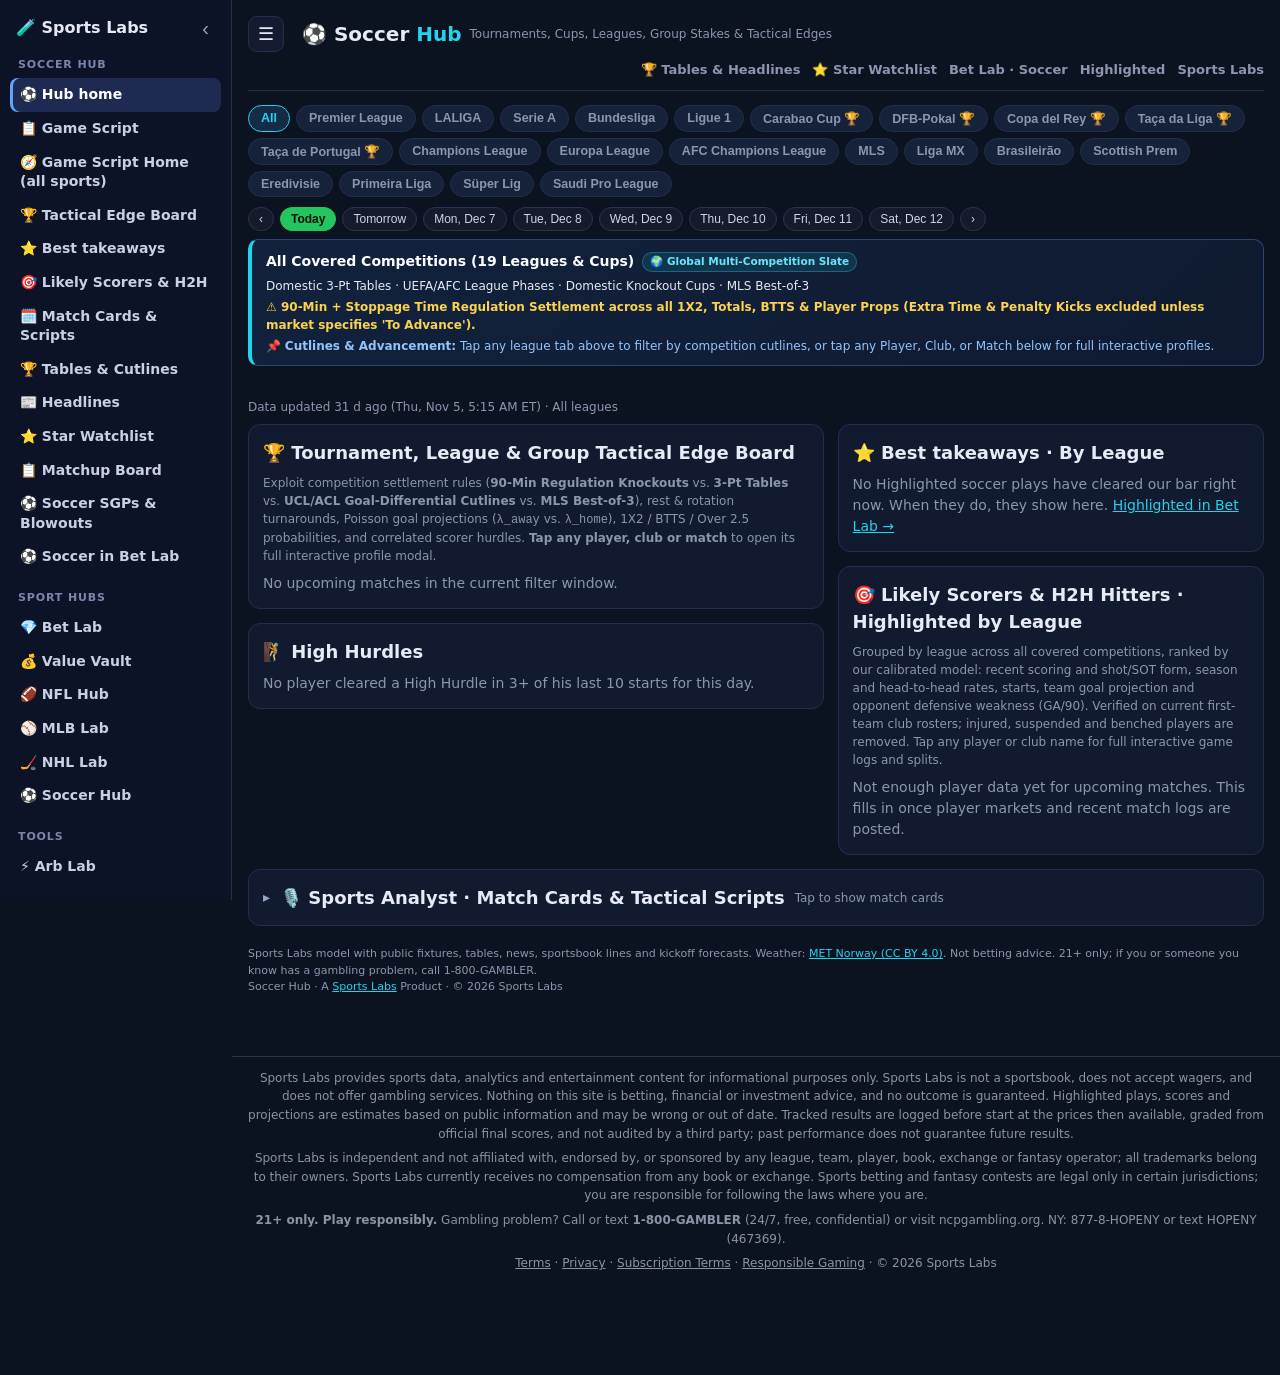
==== commit 0b89c93a: "Soccer Hub (preview): keep in-progress matches in Likely Scorers & H2H Hitters until final; live str" ====
--- a/index.html
+++ b/index.html
@@ -1,5 +1,5 @@
 <!DOCTYPE html><html lang="en"><head><meta charset="utf-8"><script src="https://sportslabshq.com/sl/ds.js?v=1"></script><meta name="viewport" content="width=device-width,initial-scale=1"><meta name="robots" content="noindex"><meta name="theme-color" content="#0b1220">
-<title>Soccer Hub · Sports Labs</title><link rel="stylesheet" href="style.css?v=lb2"><script src="https://sportslabshq.com/sl/sl.js?v=12" defer></script>
+<title>Soccer Hub · Sports Labs</title><link rel="stylesheet" href="style.css?v=lb3"><script src="https://sportslabshq.com/sl/sl.js?v=12" defer></script>
 <script src="/sl-neutral.js?v=2" defer></script></head><body><div class="w">
 <header><a class="logo" href="./">⚽ Soccer <b>Hub</b></a><span class="mut sm">Tournaments, Cups, Leagues, Group Stakes &amp; Tactical Edges</span><nav><a href="tables.html">🏆 Tables &amp; Headlines</a><a href="stars.html">⭐ Star Watchlist</a><a href="https://betlab.sportslabshq.com/#sport=soccer">Bet Lab · Soccer</a><a href="https://betlab.sportslabshq.com/sharp.html">Highlighted</a><a href="https://sportslabshq.com/">Sports Labs</a></nav></header>
 <div id="lgs"></div><div id="days" class="days" aria-label="Choose day"></div><div id="recap"></div><div id="comp-banner"></div><div id="mrib" class="mrib" aria-label="Match filter"></div><div class="mut sm" id="upd" style="margin-bottom:8px"></div>
@@ -29,4 +29,4 @@
  if(x&&x.ctx){const fl=(x.ctx.flags||[]);if(fl.length)o.push(`<b>Conditions:</b> ${fl.map(esc).join("; ")}.`);if(x.ctx.travel_km)o.push(`Away travel about ${Math.round(x.ctx.travel_km).toLocaleString()} km.`)}
  return o},
 renderExtra:()=>{}};
-</script><script src="https://betlab.sportslabshq.com/liveres.js?v=5"></script><script src="app.js?v=7"></script><script src="https://sportslabshq.com/sl/sl-sports.js?v=2"></script><script src="navcfg.js"></script><script src="side.js"></script></body></html>
+</script><script src="https://betlab.sportslabshq.com/liveres.js?v=5"></script><script src="app.js?v=8"></script><script src="https://sportslabshq.com/sl/sl-sports.js?v=2"></script><script src="navcfg.js"></script><script src="side.js"></script></body></html>
--- a/style.css
+++ b/style.css
@@ -149,3 +149,10 @@
 .hh-r{padding:8px 0;border-top:1px solid #222b45}.hh-r:first-of-type{border-top:0}
 .lay{display:grid;grid-template-columns:minmax(0,1.35fr) minmax(0,1fr);gap:14px;align-items:start}.lay>div>.card{margin-bottom:14px}@media(max-width:900px){.lay{grid-template-columns:1fr}}
 #analyst>summary{cursor:pointer;list-style:none;display:flex;align-items:center;gap:10px;flex-wrap:wrap}#analyst>summary::-webkit-details-marker{display:none}#analyst>summary h2{margin:0}#analyst>summary::before{content:"▸";color:#9aa4c7}#analyst[open]>summary::before{content:"▾"}#analyst[open]>summary{margin-bottom:8px}
+
+.lv-badge{display:inline-block;background:#ef444422;color:#f87171;border:1px solid #ef444466;border-radius:999px;padding:0 7px;font-size:11px;font-weight:800}
+.lv-strip{display:inline-flex;flex-wrap:wrap;align-items:center;gap:4px;font-size:11.5px;margin:2px 0 0;padding:2px 8px;background:#0b1324;border:1px solid #ef444455;border-radius:8px}
+.sc-viz-bar .lv-strip{margin:0}
+.lv-dot{color:#ef4444;animation:lvp 1.6s infinite}@keyframes lvp{50%{opacity:.35}}
+.lv-take{color:#facc15;font-weight:800}.lv-take.ok{color:#4ade80}.lv-take.off{color:#94a3b8}
+.slip-btn.lv-only{opacity:.75;cursor:default;border-style:dashed}
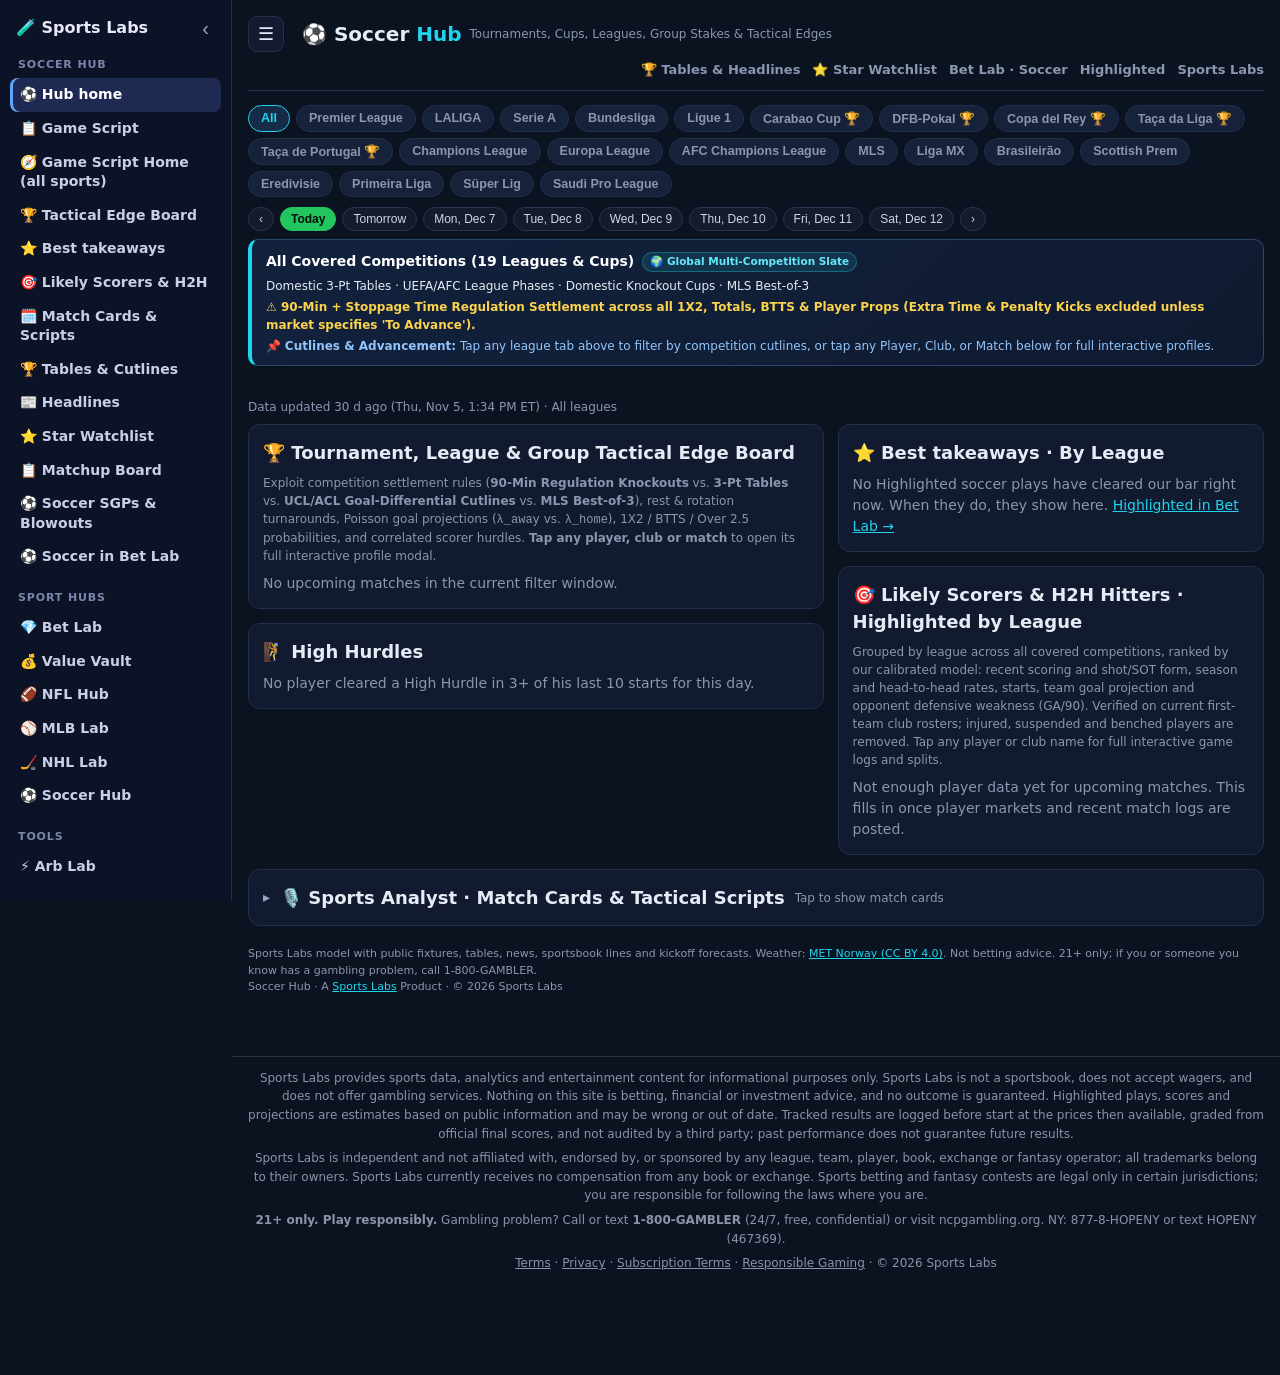
==== commit f1ddb7e7: "Soccer Hub: day tabs filter Best takeaways, Highlighted and Likely Scorers to the selected ET day; c" ====
--- a/index.html
+++ b/index.html
@@ -1,5 +1,5 @@
 <!DOCTYPE html><html lang="en"><head><meta charset="utf-8"><script src="https://sportslabshq.com/sl/ds.js?v=1"></script><meta name="viewport" content="width=device-width,initial-scale=1"><meta name="robots" content="noindex"><meta name="theme-color" content="#0b1220">
-<title>Soccer Hub · Sports Labs</title><link rel="stylesheet" href="style.css?v=lb3"><script src="https://sportslabshq.com/sl/sl.js?v=12" defer></script>
+<title>Soccer Hub · Sports Labs</title><link rel="stylesheet" href="style.css?v=lb4"><script src="https://sportslabshq.com/sl/sl.js?v=12" defer></script>
 <script src="/sl-neutral.js?v=2" defer></script></head><body><div class="w">
 <header><a class="logo" href="./">⚽ Soccer <b>Hub</b></a><span class="mut sm">Tournaments, Cups, Leagues, Group Stakes &amp; Tactical Edges</span><nav><a href="tables.html">🏆 Tables &amp; Headlines</a><a href="stars.html">⭐ Star Watchlist</a><a href="https://betlab.sportslabshq.com/#sport=soccer">Bet Lab · Soccer</a><a href="https://betlab.sportslabshq.com/sharp.html">Highlighted</a><a href="https://sportslabshq.com/">Sports Labs</a></nav></header>
 <div id="lgs"></div><div id="days" class="days" aria-label="Choose day"></div><div id="recap"></div><div id="comp-banner"></div><div id="mrib" class="mrib" aria-label="Match filter"></div><div class="mut sm" id="upd" style="margin-bottom:8px"></div>
@@ -29,4 +29,4 @@
  if(x&&x.ctx){const fl=(x.ctx.flags||[]);if(fl.length)o.push(`<b>Conditions:</b> ${fl.map(esc).join("; ")}.`);if(x.ctx.travel_km)o.push(`Away travel about ${Math.round(x.ctx.travel_km).toLocaleString()} km.`)}
  return o},
 renderExtra:()=>{}};
-</script><script src="https://betlab.sportslabshq.com/liveres.js?v=5"></script><script src="app.js?v=8"></script><script src="https://sportslabshq.com/sl/sl-sports.js?v=2"></script><script src="navcfg.js"></script><script src="side.js"></script></body></html>
+</script><script src="https://betlab.sportslabshq.com/liveres.js?v=5"></script><script src="app.js?v=9"></script><script src="https://sportslabshq.com/sl/sl-sports.js?v=2"></script><script src="navcfg.js"></script><script src="side.js"></script></body></html>
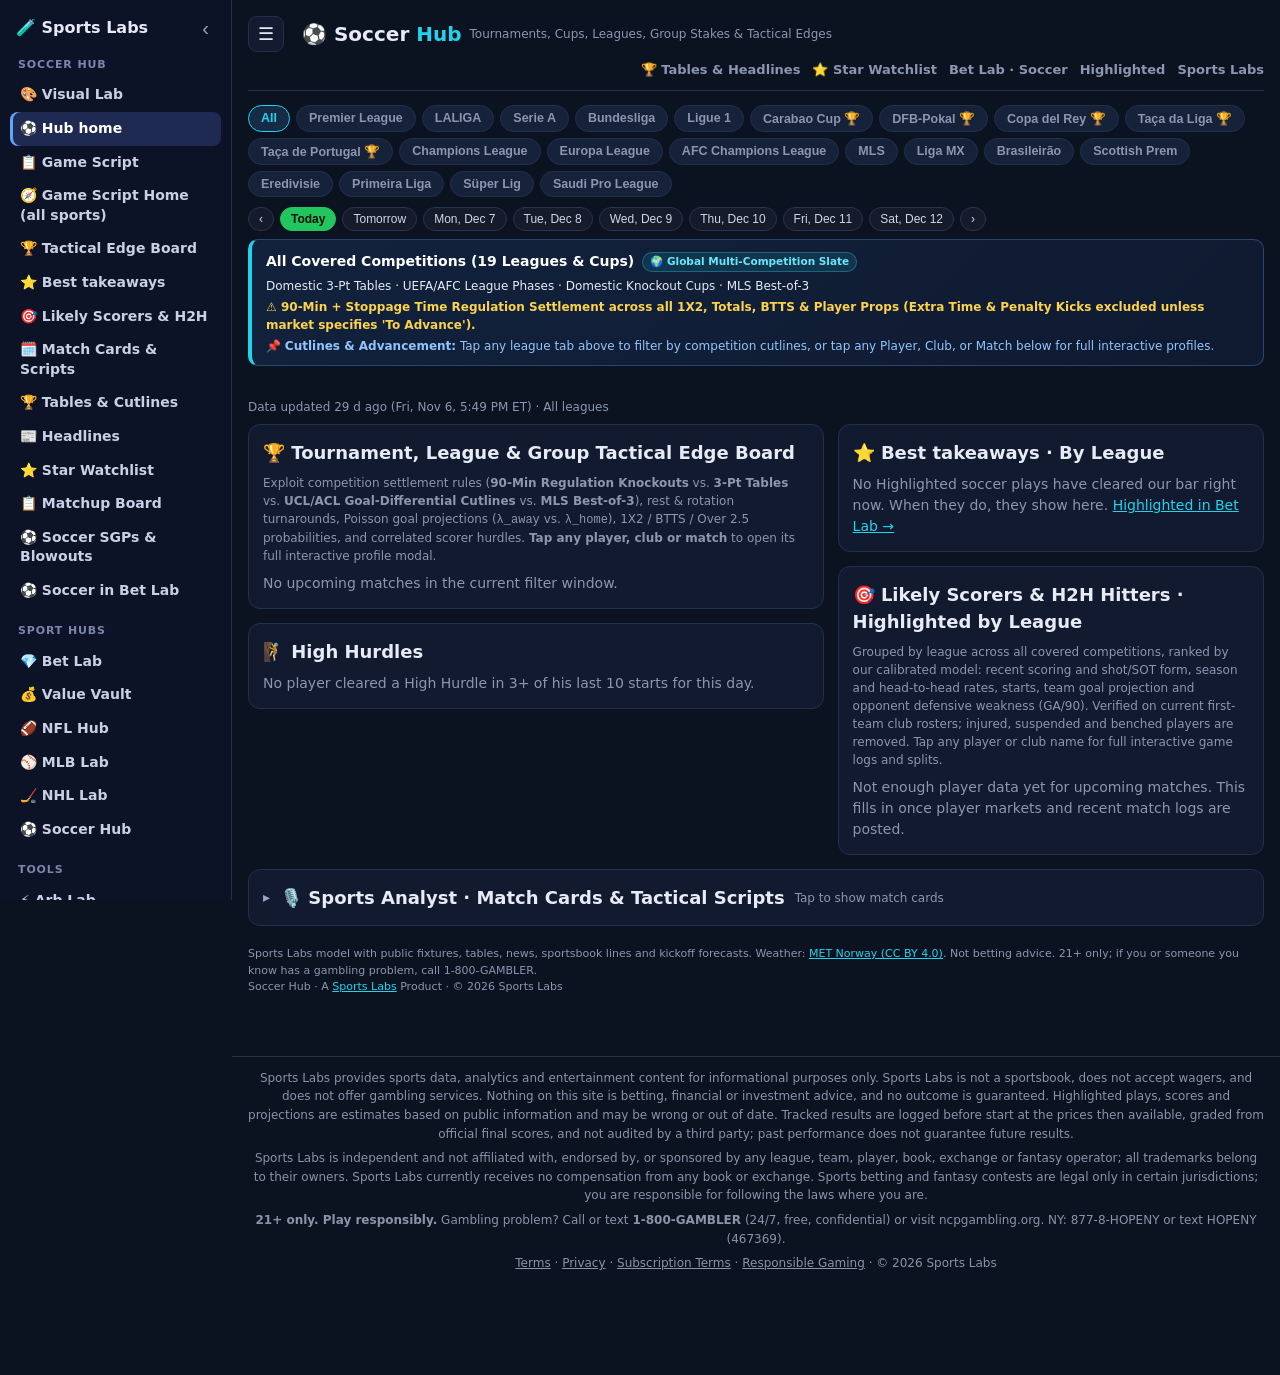
==== commit abddd2f2: "Release supported Soccer scorer visuals from clean production ancestry" ====
--- a/index.html
+++ b/index.html
@@ -29,4 +29,4 @@
  if(x&&x.ctx){const fl=(x.ctx.flags||[]);if(fl.length)o.push(`<b>Conditions:</b> ${fl.map(esc).join("; ")}.`);if(x.ctx.travel_km)o.push(`Away travel about ${Math.round(x.ctx.travel_km).toLocaleString()} km.`)}
  return o},
 renderExtra:()=>{}};
-</script><script src="https://betlab.sportslabshq.com/liveres.js?v=5"></script><script src="app.js?v=9"></script><script src="https://sportslabshq.com/sl/sl-sports.js?v=2"></script><script src="navcfg.js"></script><script src="side.js"></script></body></html>
+</script><script src="https://betlab.sportslabshq.com/liveres.js?v=5"></script><script src="app.js?v=9"></script><script src="https://sportslabshq.com/sl/sl-sports.js?v=2"></script><script src="navcfg.js"></script><script src="side.js"></script><script defer src="profile-bridge.js"></script></body></html>
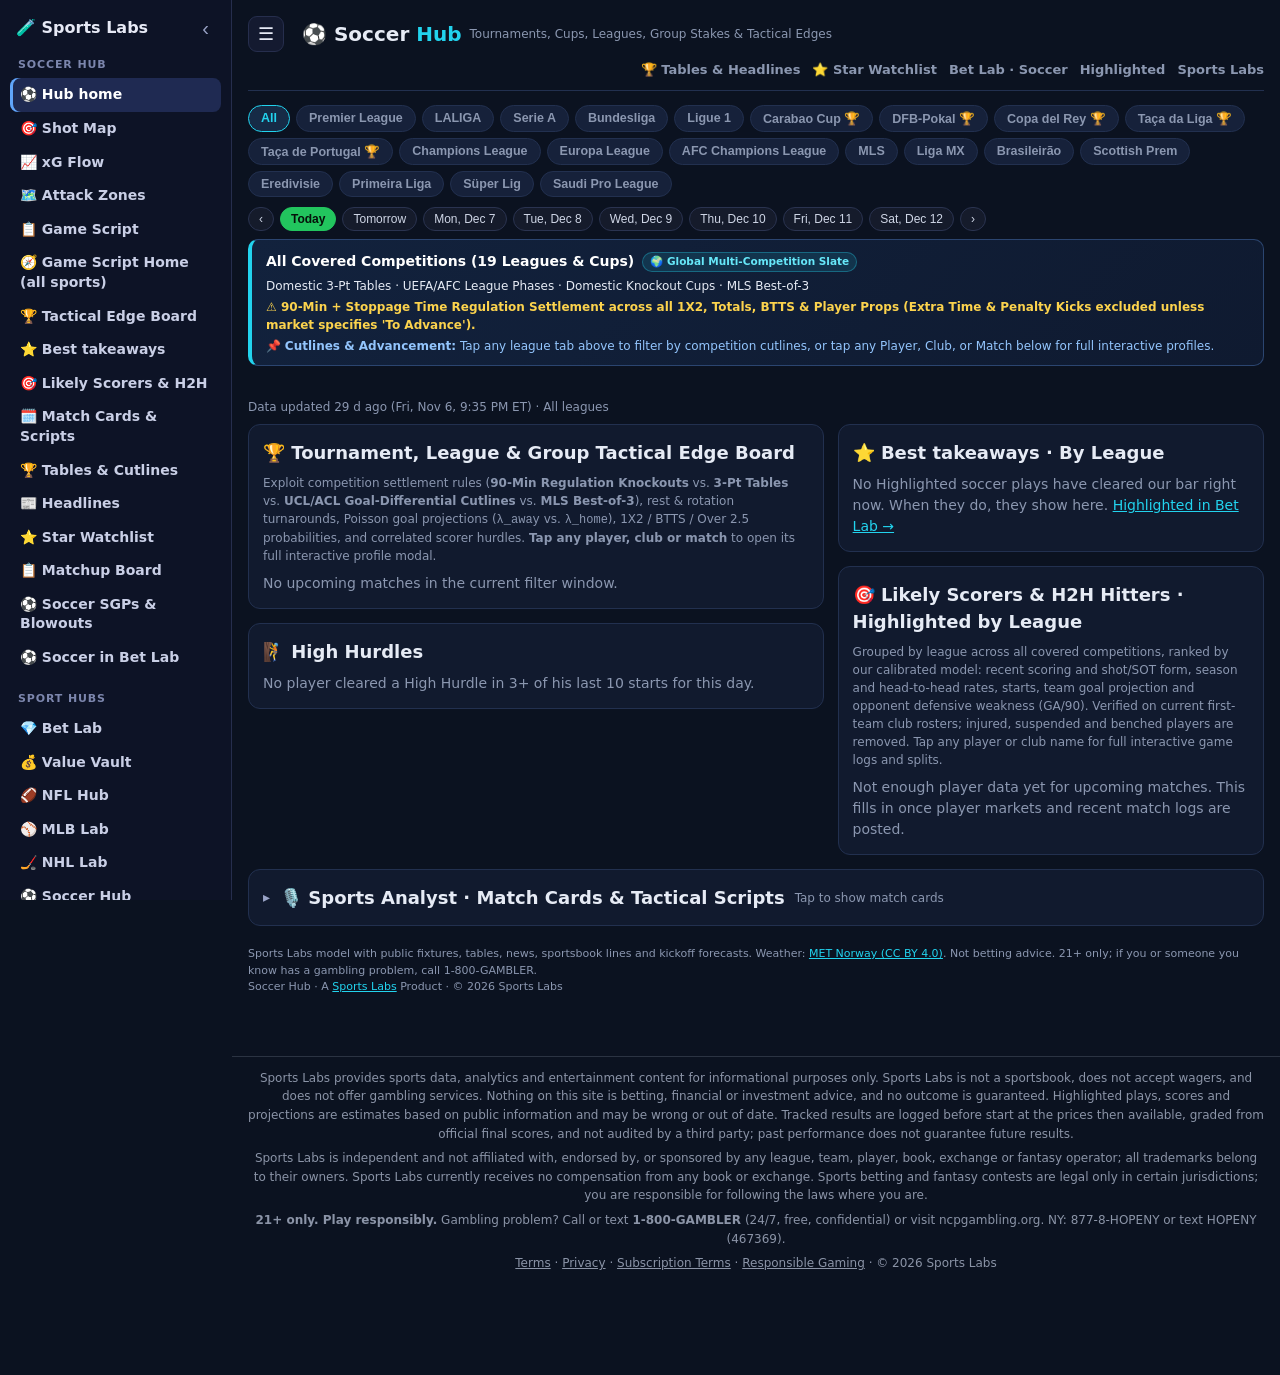
==== commit dd405839: "Integrate Soccer Shot Map, xG Flow and Attack Zones as Hub sidebar views (preview)" ====
--- a/index.html
+++ b/index.html
@@ -29,4 +29,4 @@
  if(x&&x.ctx){const fl=(x.ctx.flags||[]);if(fl.length)o.push(`<b>Conditions:</b> ${fl.map(esc).join("; ")}.`);if(x.ctx.travel_km)o.push(`Away travel about ${Math.round(x.ctx.travel_km).toLocaleString()} km.`)}
  return o},
 renderExtra:()=>{}};
-</script><script src="https://betlab.sportslabshq.com/liveres.js?v=5"></script><script src="app.js?v=9"></script><script src="https://sportslabshq.com/sl/sl-sports.js?v=2"></script><script src="navcfg.js"></script><script src="side.js"></script><script defer src="profile-bridge.js"></script></body></html>
+</script><script src="https://betlab.sportslabshq.com/liveres.js?v=5"></script><script src="app.js?v=9"></script><script src="https://sportslabshq.com/sl/sl-sports.js?v=2"></script><script src="navcfg.js?v=1106hub1"></script><script src="side.js"></script><script src="soccer-viz.js?v=1106hub1"></script><script defer src="profile-bridge.js"></script></body></html>
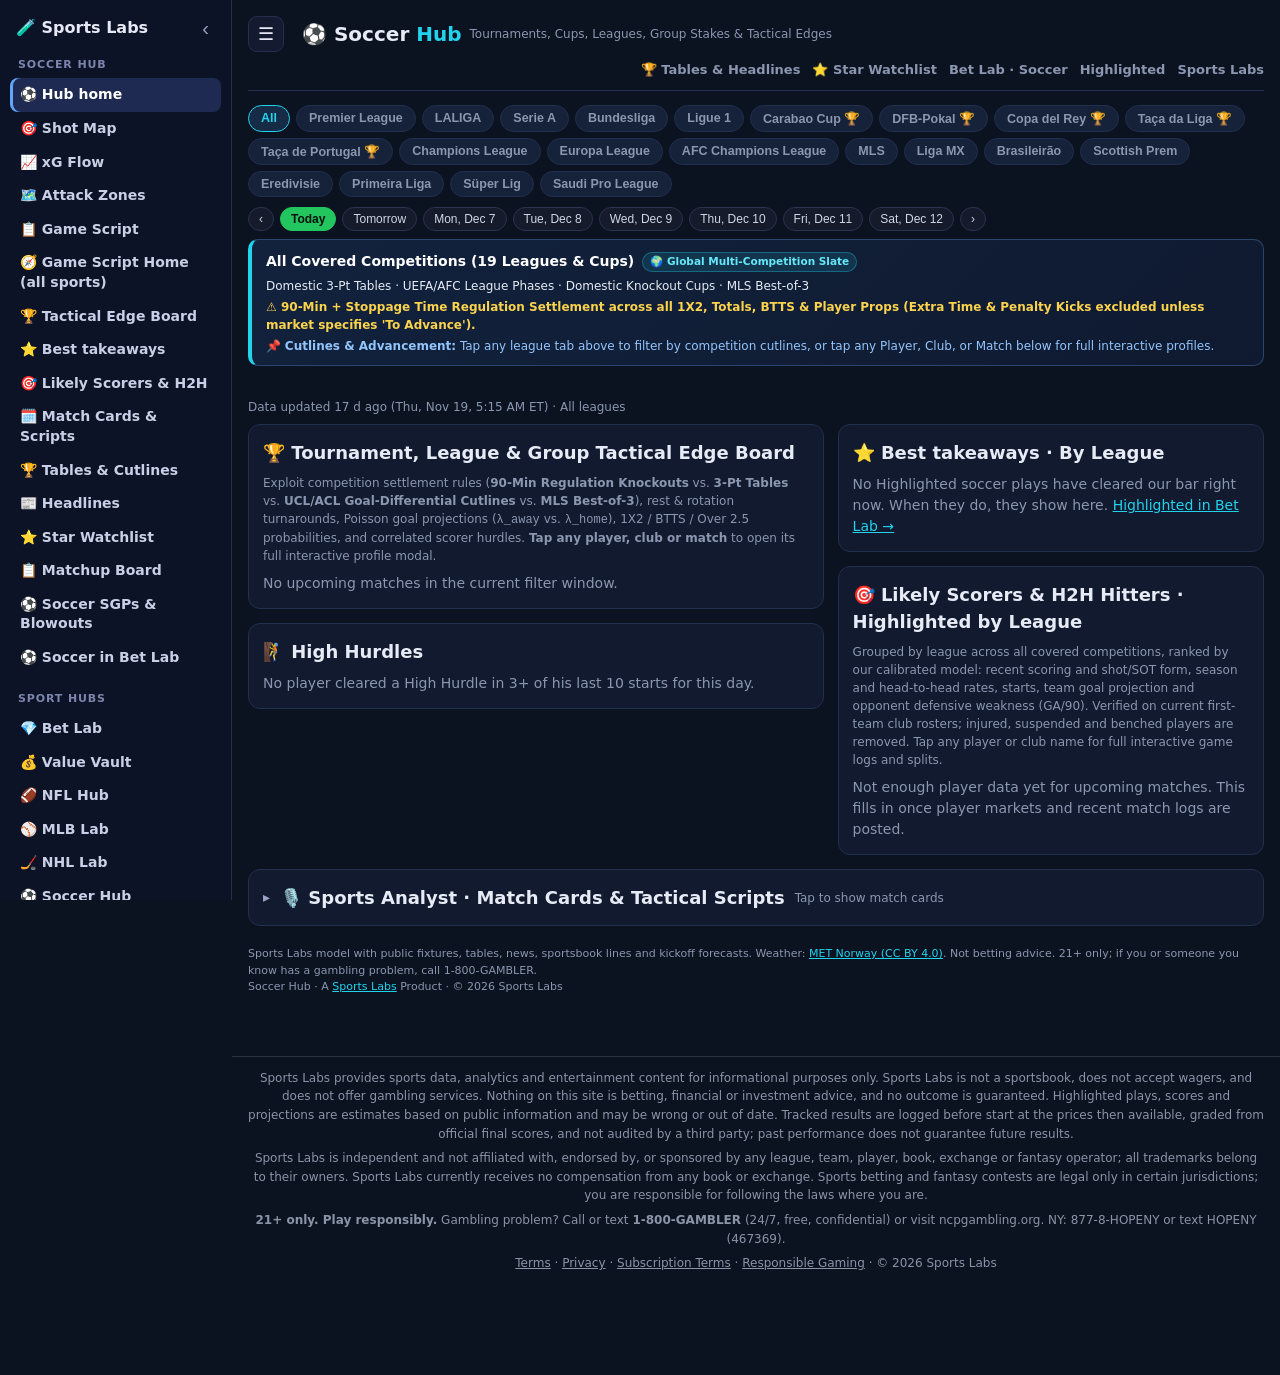
==== commit c5bf90fd: "Soccer Hub: bust app.js cache (v=1119)" ====
--- a/index.html
+++ b/index.html
@@ -29,4 +29,4 @@
  if(x&&x.ctx){const fl=(x.ctx.flags||[]);if(fl.length)o.push(`<b>Conditions:</b> ${fl.map(esc).join("; ")}.`);if(x.ctx.travel_km)o.push(`Away travel about ${Math.round(x.ctx.travel_km).toLocaleString()} km.`)}
  return o},
 renderExtra:()=>{}};
-</script><script src="https://betlab.sportslabshq.com/liveres.js?v=5"></script><script src="app.js?v=9"></script><script src="https://sportslabshq.com/sl/sl-sports.js?v=2"></script><script src="navcfg.js?v=1106hub1"></script><script src="side.js"></script><script src="soccer-viz.js?v=1106hub1"></script><script defer src="profile-bridge.js"></script></body></html>
+</script><script src="https://betlab.sportslabshq.com/liveres.js?v=5"></script><script src="app.js?v=1119"></script><script src="https://sportslabshq.com/sl/sl-sports.js?v=2"></script><script src="navcfg.js?v=1106hub1"></script><script src="side.js"></script><script src="soccer-viz.js?v=1106hub1"></script><script defer src="profile-bridge.js"></script></body></html>
